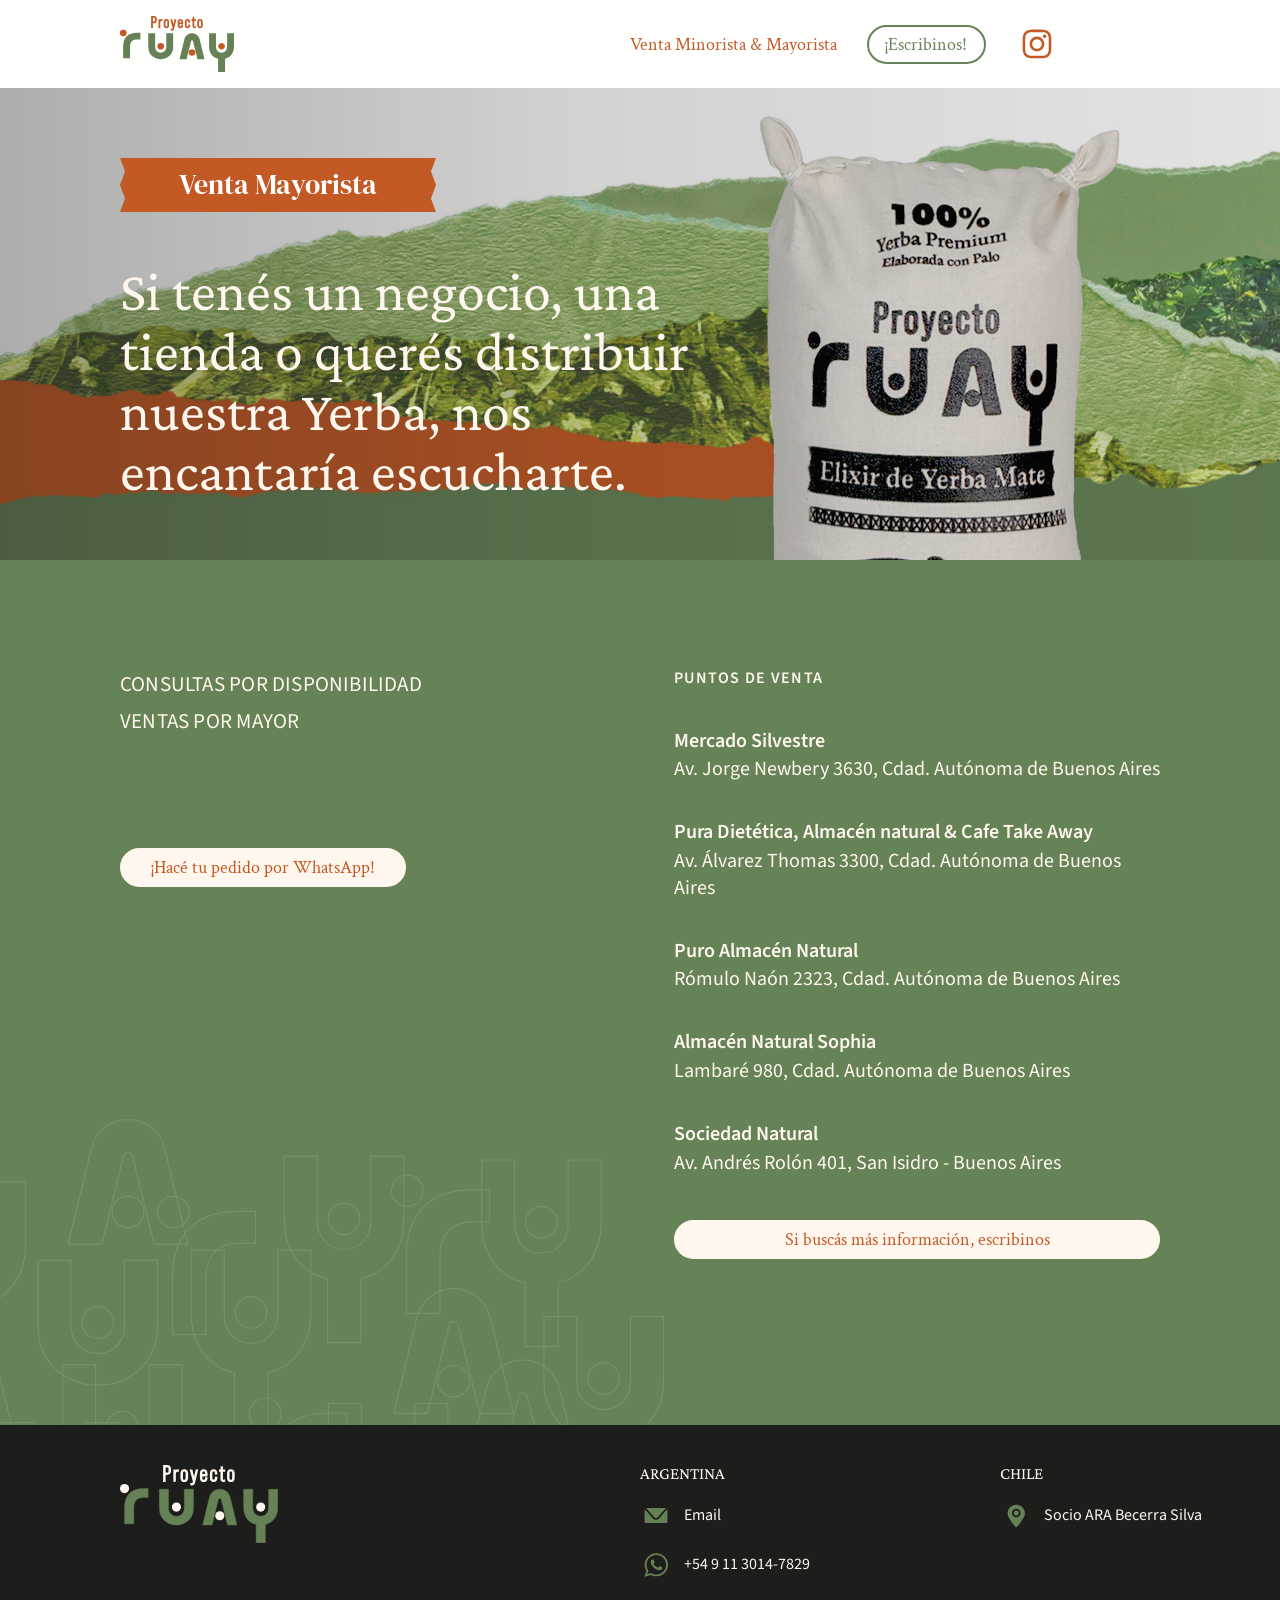
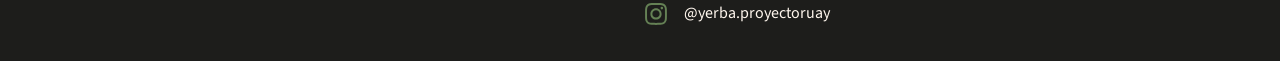
==== venta-mayorista.html @ 8670c7ad ""Finalización Landing Ruay v1 para revisión"" ====
<!DOCTYPE html>
<html lang="es">
  <head>
    <meta charset="UTF-8" />
    <meta name="viewport" content="width=device-width, initial-scale=1.0" />
    <title>Venta Mayorista | Proyecto Ruay</title>
    <meta name="description" content="Venta mayorista de Proyecto Ruay para comercios y distribuidores." />
    <link rel="preconnect" href="https://fonts.googleapis.com" />
    <link rel="preconnect" href="https://fonts.gstatic.com" crossorigin />
    <link
      href="https://fonts.googleapis.com/css2?family=Crimson+Pro:wght@400;500;600;700&family=Crimson+Text:wght@400&family=DM+Serif+Display&family=Source+Sans+3:wght@400;500;600;700&display=swap"
      rel="stylesheet"
    />
    <link rel="stylesheet" href="css/styles.css" />
  </head>
  <body>
    <header class="site-header home-header">
      <a class="brand" href="index.html" aria-label="Proyecto Ruay">
        <img src="assets/logos/logo-desktop.svg" alt="Proyecto Ruay" />
      </a>

      <nav class="home-header__nav" aria-label="Navegación principal">
        <a class="home-header__nav-link active" href="venta-mayorista.html" aria-current="page">Venta Minorista &amp; Mayorista</a>
        <a class="home-header__button" href="https://wa.me/5491130147829" target="_blank" rel="noreferrer">¡Escribinos!</a>
        <a class="home-header__instagram" href="https://www.instagram.com/" target="_blank" rel="noreferrer" aria-label="Instagram">
          <span aria-hidden="true"></span>
        </a>
      </nav>
    </header>

    <main>
      <section class="wholesale-hero" aria-label="Venta Mayorista">
        <div class="wholesale-hero__media" aria-hidden="true">
          <div class="wholesale-hero__slide wholesale-hero__slide--one"></div>
        </div>
        <div class="wholesale-hero__content">
          <div class="hero__badge wholesale-hero__badge">
            <img src="assets/images/hero-cucarda.svg" alt="" aria-hidden="true" />
            <span>Venta Mayorista</span>
          </div>
          <h1>Si tenés un negocio, una tienda o querés distribuir nuestra Yerba, nos encantaría escucharte.</h1>
        </div>
      </section>

      <section class="wholesale-content" aria-label="Venta mayorista Proyecto Ruay">
        <div class="wholesale-content__texture" aria-hidden="true"></div>
        <div class="wholesale-content__inner">
          <div class="wholesale-content__columns">
            <div class="wholesale-content__contact">
              <ul>
                <li>CONSULTAS POR DISPONIBILIDAD</li>
                <li>VENTAS POR MAYOR</li>
              </ul>
              <a class="home-header__button wholesale-content__button" href="https://wa.me/5491130147829" target="_blank" rel="noreferrer">¡Hacé tu pedido por WhatsApp!</a>
            </div>

            <div class="wholesale-content__points">
              <h3>PUNTOS DE VENTA</h3>
              <ul>
                <li>
                  <strong>Mercado Silvestre</strong>
                  <span>Av. Jorge Newbery 3630, Cdad. Autónoma de Buenos Aires</span>
                </li>
                <li>
                  <strong>Pura Dietética, Almacén natural &amp; Cafe Take Away</strong>
                  <span>Av. Álvarez Thomas 3300, Cdad. Autónoma de Buenos Aires</span>
                </li>
                <li>
                  <strong>Puro Almacén Natural</strong>
                  <span>Rómulo Naón 2323, Cdad. Autónoma de Buenos Aires</span>
                </li>
                <li>
                  <strong>Almacén Natural Sophia</strong>
                  <span>Lambaré 980, Cdad. Autónoma de Buenos Aires</span>
                </li>
                <li>
                  <strong>Sociedad Natural</strong>
                  <span>Av. Andrés Rolón 401, San Isidro - Buenos Aires</span>
                </li>
              </ul>
              <a class="home-header__button wholesale-content__wide-button" href="https://wa.me/5491130147829" target="_blank" rel="noreferrer">Si buscás más información, escribinos</a>
            </div>
          </div>
        </div>
      </section>
    </main>

    <footer class="site-footer">
      <div class="site-footer__inner">
        <a class="site-footer__brand" href="index.html" aria-label="Proyecto Ruay">
          <img src="assets/logos/logo-footer.svg" alt="Proyecto Ruay" />
        </a>

        <div class="site-footer__column">
          <h2>ARGENTINA</h2>
          <ul class="site-footer__links" aria-label="Contacto Argentina">
            <li>
              <a href="mailto:contacto@proyectoruay.com">
                <img src="assets/icons/mail.svg" alt="" aria-hidden="true" />
                <span>Email</span>
              </a>
            </li>
            <li>
              <a href="https://wa.me/5491130147829" target="_blank" rel="noreferrer">
                <img src="assets/icons/whatsapp.svg" alt="" aria-hidden="true" />
                <span>+54 9 11 3014-7829</span>
              </a>
            </li>
            <li>
              <a href="https://www.instagram.com/yerba.proyectoruay" target="_blank" rel="noreferrer">
                <img src="assets/icons/instagram.svg" alt="" aria-hidden="true" />
                <span>@yerba.proyectoruay</span>
              </a>
            </li>
          </ul>
        </div>

        <div class="site-footer__column">
          <h2>CHILE</h2>
          <ul class="site-footer__links" aria-label="Contacto Chile">
            <li>
              <span class="site-footer__item">
                <img src="assets/icons/location.svg" alt="" aria-hidden="true" />
                <span>Socio ARA Becerra Silva</span>
              </span>
            </li>
          </ul>
        </div>
      </div>
    </footer>

    <script src="js/main.js"></script>
  </body>
</html>
---- css/styles.css ----
:root {
  --ocre: #BE531C;
  --verde: #658356;
  --verde-claro: #9CAF88;
  --verde-muy-claro: #EBEFE7;
  --crema: #FFF7EE;
  --negro: #1D1D1B;
  --ruay-dotted-color: #c35924;
  --ruay-dotted-size: 2px;
  --ruay-dotted-gap: 6px;
  --ruay-dotted-thickness: 1px;
}

* {
  box-sizing: border-box;
  margin: 0;
  padding: 0;
}

html {
  scroll-behavior: smooth;
}

body {
  min-height: 100vh;
  font-family: "Source Sans 3", sans-serif;
  color: var(--negro);
  background-color: var(--crema);
  line-height: 1.5;
}

@media (prefers-reduced-motion: no-preference) {
  body::before {
    content: "";
    position: fixed;
    inset: 0;
    z-index: 9999;
    pointer-events: none;
    background: rgba(12, 12, 12, 0.28);
    opacity: 0;
    animation: ruay-page-overlay-in 520ms cubic-bezier(0.45, 0, 0.2, 1) both;
  }

  body.ruay-page-enter .home-header,
  body.ruay-page-enter main,
  body.ruay-page-enter .site-footer {
    animation: ruay-page-content-in 520ms cubic-bezier(0.45, 0, 0.2, 1) both;
  }

  body.ruay-page-leaving {
    background-color: #1d1d1b;
  }

  body.ruay-page-leaving::before {
    opacity: 0.28;
    animation: none;
    transition: opacity 400ms cubic-bezier(0.45, 0, 0.2, 1);
  }

  body.ruay-page-leaving .home-header,
  body.ruay-page-leaving main,
  body.ruay-page-leaving .site-footer {
    opacity: 0.18;
    transition: opacity 400ms cubic-bezier(0.45, 0, 0.2, 1);
  }
}

@keyframes ruay-page-overlay-in {
  from {
    opacity: 0.24;
  }

  to {
    opacity: 0;
  }
}

@keyframes ruay-page-content-in {
  from {
    opacity: 0.84;
  }

  to {
    opacity: 1;
  }
}

body.motion-ready .reveal-section,
body.motion-ready .reveal-title,
body.motion-ready .reveal-copy,
body.motion-ready .reveal-image,
body.motion-ready .reveal-button,
body.motion-ready .reveal-card,
body.motion-ready .reveal-divider {
  opacity: 0;
  transform: translate3d(0, 26px, 0);
  transition-property: opacity, transform;
  transition-duration: 820ms;
  transition-timing-function: cubic-bezier(0.16, 1, 0.3, 1);
}

body.motion-ready .reveal-section.is-visible,
body.motion-ready .is-visible .reveal-title,
body.motion-ready .is-visible .reveal-copy,
body.motion-ready .is-visible .reveal-image,
body.motion-ready .is-visible .reveal-button,
body.motion-ready .is-visible .reveal-card,
body.motion-ready .is-visible .reveal-divider {
  opacity: 1;
  transform: translate3d(0, 0, 0);
}

body.motion-ready .reveal-title {
  transform: translate3d(0, 18px, 0);
  transition-duration: 760ms;
  transition-delay: 60ms;
}

body.motion-ready .reveal-copy {
  transition-delay: 170ms;
}

body.motion-ready .reveal-image {
  transition-delay: 210ms;
}

body.motion-ready .reveal-button {
  transition-delay: 260ms;
}

body.motion-ready .heritage-section .reveal-divider {
  transform: scaleY(0);
  transform-origin: center;
  transition-delay: 80ms;
}

body.motion-ready .heritage-section.is-visible .reveal-divider {
  transform: scaleY(1);
}

body.motion-ready .heritage-section .reveal-card:nth-of-type(1) {
  transition-delay: 180ms;
}

body.motion-ready .heritage-section .reveal-card:nth-of-type(2) {
  transition-delay: 280ms;
}

body.motion-ready .heritage-section .reveal-card:nth-of-type(3) {
  transition-delay: 380ms;
}

img {
  display: block;
  max-width: 100%;
  height: auto;
}

.ruay-dots {
  --ruay-dots-color: var(--ruay-dotted-color);
  --ruay-dots-opacity: 1;
  --ruay-dots-size: var(--ruay-dotted-size);
  --ruay-dots-gap: var(--ruay-dotted-gap);
  --ruay-dots-radius: calc(var(--ruay-dots-size) / 2);
  flex: 0 0 auto;
  background-image: radial-gradient(circle, var(--ruay-dots-color) var(--ruay-dots-radius), transparent calc(var(--ruay-dots-radius) + 0.2px));
  opacity: var(--ruay-dots-opacity);
  pointer-events: none;
}

.ruay-dots--vertical {
  width: var(--ruay-dots-size);
  background-size: var(--ruay-dots-size) calc(var(--ruay-dots-size) + var(--ruay-dots-gap));
  background-repeat: repeat-y;
  background-position: center top;
}

.ruay-dots--horizontal {
  height: var(--ruay-dots-size);
  background-size: calc(var(--ruay-dots-size) + var(--ruay-dots-gap)) var(--ruay-dots-size);
  background-repeat: repeat-x;
  background-position: left center;
}

a {
  color: inherit;
  text-decoration: none;
}

header,
main,
footer {
  width: min(100%, 1200px);
  margin: 0 auto;
  padding: 0 120px;
}

.site-header {
  display: flex;
  align-items: center;
  justify-content: space-between;
  padding-top: 32px;
  padding-bottom: 32px;
  gap: 24px;
}

.home-header {
  width: 100%;
  max-width: none;
  height: 88px;
  padding: 0 120px;
  background: rgba(255, 255, 255, 0.94);
  overflow: hidden;
  position: sticky;
  top: 0;
  z-index: 20;
  transition: background-color 260ms ease, box-shadow 260ms ease;
}

.home-header.is-scrolled {
  background: rgba(255, 255, 255, 0.94);
  box-shadow: 0 8px 24px rgba(29, 29, 27, 0.08);
}

.home-header .brand img {
  width: 113.6px;
  height: 56px;
}

.home-header .brand {
  flex: 0 0 113.6px;
}

.home-header__nav {
  width: 670px;
  height: 88px;
  display: flex;
  align-items: center;
  justify-content: center;
  gap: 30px;
  padding: 16px 0 16px 37px;
  overflow: hidden;
  background: transparent;
}

.home-header__nav-link,
.home-header__button {
  font-family: "Crimson Text", "Crimson Pro", serif;
  font-size: 18px;
  font-weight: 400;
  line-height: 23px;
  white-space: nowrap;
  transition: color 240ms ease, background-color 240ms ease, border-color 240ms ease;
}

.home-header__nav-link {
  color: #1b1b1b;
}

.home-header__nav-link:hover {
  color: #658356;
}

.home-header__nav-link.active,
.home-header__nav-link[aria-current="page"] {
  color: #c35924;
}

.home-header__nav-link.active:hover,
.home-header__nav-link[aria-current="page"]:hover {
  color: #658356;
}

.home-header__button {
  width: 119px;
  height: 39px;
  display: inline-flex;
  align-items: center;
  justify-content: center;
  flex: 0 0 119px;
  padding: 0;
  background: #ffffff;
  color: #658356;
  border: 2.5px solid #658356;
  border-radius: 40px;
}

.home-header__button:hover,
.home-header__button:focus-visible,
.home-header__instagram:hover {
  opacity: 1;
  transform: none;
  box-shadow: none;
}

.home-header__button:hover,
.home-header__button:focus-visible {
  background: #658356;
  color: #fff7ee;
  border-color: #658356;
  outline: none;
}

.home-header__instagram {
  width: 42px;
  height: 42px;
  display: inline-flex;
  align-items: center;
  justify-content: center;
  flex: 0 0 auto;
}

.home-header__instagram span {
  width: 42px;
  height: 42px;
  display: block;
  background-color: #c35924;
  mask: url("../assets/icons/instagram.svg") center / contain no-repeat;
  -webkit-mask: url("../assets/icons/instagram.svg") center / contain no-repeat;
}

.home-header__instagram span,
.site-footer__links a img {
  transform-origin: center;
  transition: transform 230ms ease;
}

@media (hover: hover) and (pointer: fine) {
  .home-header__instagram:hover span,
  .site-footer__links a:hover img {
    transform: scale(1.1);
  }
}

.brand {
  display: inline-flex;
  align-items: center;
}

.brand img {
  height: 48px;
  width: auto;
}

.site-nav {
  display: flex;
  align-items: center;
  gap: 24px;
}

.site-nav a {
  position: relative;
  font-size: 1rem;
  color: var(--negro);
  font-weight: 600;
}

.site-nav a.active::after {
  content: "";
  position: absolute;
  left: 0;
  bottom: -6px;
  width: 100%;
  height: 2px;
  background-color: var(--ocre);
}

.header-actions {
  display: flex;
  align-items: center;
  gap: 16px;
}

.button {
  display: inline-flex;
  align-items: center;
  justify-content: center;
  border: 2.5px solid transparent;
  border-radius: 999px;
  padding: 12px 24px;
  font-weight: 600;
  transition: color 240ms ease, background-color 240ms ease, border-color 240ms ease;
}

.button:hover {
  transform: none;
  box-shadow: none;
}

.button-secondary {
  background-color: var(--verde-muy-claro);
  color: var(--negro);
}

.button-primary {
  border: 2.5px solid transparent;
  background-color: #c35924;
  color: #fff7ee;
}

.button-primary:hover {
  border-color: #c35924;
  background-color: transparent;
  color: #c35924;
}

.icon-link {
  display: inline-flex;
  align-items: center;
  justify-content: center;
  width: 44px;
  height: 44px;
  border-radius: 50%;
  background-color: var(--verde-muy-claro);
}

.icon-instagram {
  width: 20px;
  height: 20px;
  display: block;
  background: linear-gradient(45deg, #405de6, #5851db, #833ab4, #c13584, #e1306c, #fd1d1d);
  border-radius: 6px;
  position: relative;
}

.icon-instagram::before {
  content: "";
  position: absolute;
  inset: 4px;
  border: 2px solid white;
  border-radius: 5px;
}

.icon-instagram::after {
  content: "";
  position: absolute;
  inset: 0;
  margin: auto;
  width: 7px;
  height: 7px;
  border: 2px solid white;
  border-radius: 50%;
}

.hero {
  position: relative;
  width: 100vw;
  height: 583px;
  margin-top: -1px;
  margin-left: calc(50% - 50vw);
  overflow: hidden;
  padding: 0;
  background: #52664e;
}

.hero__image {
  position: absolute;
  left: 0;
  top: -62px;
  width: 100%;
  height: 710px;
  max-width: none;
  object-fit: cover;
  object-position: center center;
  pointer-events: none;
  transform: translate3d(0, var(--hero-parallax-y, 0px), 0) scale(1.05);
  transform-origin: center center;
  will-change: transform;
}

.hero__texture {
  position: absolute;
  right: -520px;
  top: -70px;
  z-index: 1;
  width: 1120px;
  height: calc(100% + 140px);
  background: var(--crema);
  opacity: 0.3;
  pointer-events: none;
  display: block;
  mask: url("../assets/images/texturas/textura-letras.svg") center / auto 100% no-repeat;
  mask-mode: alpha;
  -webkit-mask: url("../assets/images/texturas/textura-letras.svg") center / auto 100% no-repeat;
  -webkit-mask-repeat: no-repeat;
}

.hero__frame {
  position: absolute;
  z-index: 2;
  left: 120px;
  top: 68px;
  width: calc(100% - 240px);
  height: 411px;
  display: flex;
  align-items: flex-start;
  gap: 80px;
  overflow: hidden;
}

.hero__content {
  width: 674px;
  height: 411px;
  display: flex;
  flex-direction: column;
  align-items: flex-start;
  gap: 24px;
  overflow: hidden;
}

.hero__badge {
  position: relative;
  z-index: 0;
  width: 397px;
  height: 54px;
  flex: 0 0 54px;
  overflow: hidden;
  font-family: "DM Serif Display", serif;
  font-size: 30px;
  font-weight: 400;
  line-height: normal;
  color: #ffffff;
  text-align: center;
  white-space: nowrap;
  letter-spacing: 0;
  text-transform: none;
}

.hero__badge img {
  position: absolute;
  left: 0;
  top: 0;
  width: 316px;
  height: 54px;
  max-width: none;
}

.hero__badge span {
  position: absolute;
  z-index: 1;
  left: -11px;
  top: 7.79px;
  width: 337.09px;
  height: 37.03px;
  display: flex;
  align-items: center;
  justify-content: center;
}

.hero h1 {
  font-family: "Crimson Pro", serif;
  width: 588px;
  height: 224px;
  margin: 0;
  color: #ffffff;
  font-size: 50px;
  font-weight: 400;
  line-height: 1.05;
  letter-spacing: 0;
}

.hero__actions {
  width: 438px;
  height: 78px;
  display: flex;
  align-items: flex-end;
  justify-content: flex-start;
  gap: 24px;
  overflow: hidden;
  padding: 20px 0;
}

.hero__button {
  width: 233px;
  height: 39px;
  display: inline-flex;
  align-items: center;
  justify-content: center;
  flex: 0 0 233px;
  padding: 0;
  border: 2.5px solid transparent;
  border-radius: 40px;
  background: #c35924;
  color: #fff7ee;
  font-family: "Crimson Text", "Crimson Pro", serif;
  font-size: 18px;
  font-weight: 400;
  line-height: normal;
  text-align: center;
  white-space: nowrap;
  transition: color 240ms ease, background-color 240ms ease, border-color 240ms ease;
}

.hero__button:hover {
  opacity: 1;
  transform: none;
  box-shadow: none;
  border-color: #c35924;
  background: transparent;
  color: #c35924;
}

.info-section {
  padding: 24px 0 48px;
}

.about-section {
  width: 100vw;
  margin-left: calc(50% - 50vw);
  display: flex;
  align-items: flex-start;
  justify-content: center;
  padding: 78px 120px 78px;
  overflow: hidden;
  background: #ffffff;
}

.about-section__content {
  width: min(1084px, 100%);
  display: flex;
  flex-direction: column;
  align-items: center;
  text-align: center;
}

.about-section__eyebrow,
.section-heading__eyebrow {
  margin-bottom: 16px;
  color: var(--verde);
  font-size: 0.95rem;
  font-weight: 600;
  letter-spacing: 0.04em;
  text-transform: uppercase;
}

.about-section__eyebrow {
  margin-bottom: 24px;
  color: #1b1b1b;
  font-size: 16px;
  line-height: 1;
  letter-spacing: 0.08em;
}

.about-section h2,
.section-heading h2,
.contact-panel h2 {
  margin-bottom: 16px;
  font-family: "Crimson Pro", serif;
  font-size: clamp(1.8rem, 3vw, 2.6rem);
  line-height: 1.2;
  color: var(--negro);
}

.about-section h2 {
  width: min(760px, 100%);
  height: auto;
  margin: 0 0 38px;
  font-size: 50px;
  font-weight: 400;
  line-height: normal;
  color: #1b1b1b;
  white-space: nowrap;
}

.section-description {
  font-family: "Source Sans 3", sans-serif;
  font-size: 21.25px;
  font-weight: 400;
  line-height: 1.38;
  letter-spacing: 0;
  font-style: normal;
}

.about-section__text {
  width: min(1020px, 100%);
  color: #1b1b1b;
}

.about-section__text p {
  margin: 0;
}

.about-section__text p + p {
  margin-top: 38px;
  color: #c35924;
}

.photo-block {
  width: 100vw;
  height: 588px;
  margin-left: calc(50% - 50vw);
  padding: 0;
  overflow: hidden;
  background: #c5b79b;
}

.photo-block__frame {
  position: relative;
  width: 100%;
  height: 588px;
  overflow: hidden;
}

.photo-block__frame img {
  position: absolute;
  left: -8%;
  top: -255px;
  width: 132%;
  height: 1420px;
  max-width: none;
  object-fit: cover;
  object-position: center center;
  animation: ruay-image-pingpong 22s ease-in-out infinite alternate;
  transform-origin: center center;
  will-change: transform;
}

@keyframes ruay-image-pingpong {
  0% {
    transform: translate3d(0, var(--photo-parallax-y, 0px), 0) scale(1);
  }

  100% {
    transform: translate3d(-1.5%, var(--photo-parallax-y, 0px), 0) scale(1.03);
  }
}

@media (prefers-reduced-motion: reduce) {
  html {
    scroll-behavior: auto;
  }

  *,
  *::before,
  *::after {
    transition-duration: 0.01ms !important;
    animation-duration: 0.01ms !important;
    animation-iteration-count: 1 !important;
  }

  .photo-block__frame img,
  .image-band__slide,
  .ceremony-carousel__slide,
  .wholesale-hero__slide {
    animation: none;
  }

  .image-band__slide,
  .ceremony-carousel__slide,
  .wholesale-hero__slide {
    opacity: 0;
  }

  .image-band__slide--one,
  .ceremony-carousel__slide--one,
  .wholesale-hero__slide--one {
    opacity: 1;
  }
}

.products-section {
  --products-texture-bg: #f5f3e8 url("../assets/images/texturas/textura-fondo.jpg") center top / cover repeat;
  width: 100vw;
  margin-left: calc(50% - 50vw);
  padding: 0;
  overflow: hidden;
  background-color: #f5f3e8;
}

.products-intro {
  position: relative;
  z-index: 0;
  width: min(1084px, calc(100% - 240px));
  height: auto;
  margin: 0 auto;
  padding: 78px 0 78px;
}

.products-intro::before {
  content: "";
  position: absolute;
  inset: 0 calc(50% - 50vw);
  z-index: -1;
  background: var(--products-texture-bg);
}

.products-intro h2 {
  width: min(760px, 100%);
  height: auto;
  margin: 0 0 38px;
  color: #1b1b1b;
  font-family: "Crimson Pro", serif;
  font-size: 50px;
  font-weight: 400;
  line-height: normal;
  white-space: nowrap;
}

.products-intro .about-section__text {
  width: min(1020px, 100%);
}

.product-block {
  width: 100%;
  padding: 0 120px 80px;
}

.product-block--light {
  background: var(--products-texture-bg);
}

.product-block--green {
  padding-top: 80px;
  background: #d5e0cd url("../assets/images/texturas/textura-fondo1.jpg") center top / cover repeat;
}

.product-block--leaf {
  padding-top: 68px;
  background: #9caf88 url("../assets/images/texturas/textura-fondo2.jpg") center center / cover repeat;
}

.product-card {
  width: min(1147px, 100%);
  height: 511px;
  margin: 0 auto;
  display: grid;
  grid-template-columns: 1fr 1fr;
  overflow: hidden;
  background: transparent;
}

.product-card__image {
  width: 100%;
  height: 511px;
  overflow: hidden;
  perspective: 1000px;
}

.product-card__image img {
  --product-rotate-x: 0.7deg;
  --product-rotate-y: 2deg;
  --product-scale: 1.012;
  width: 100%;
  height: 100%;
  max-width: none;
  object-fit: cover;
  object-position: center center;
  transform-origin: center center;
  backface-visibility: hidden;
  transform-style: preserve-3d;
}

@keyframes ruay-product-camera {
  0%,
  100% {
    transform: rotateX(calc(var(--product-rotate-x) * -1)) rotateY(calc(var(--product-rotate-y) * -1)) scale(1);
  }

  50% {
    transform: rotateX(var(--product-rotate-x)) rotateY(var(--product-rotate-y)) scale(var(--product-scale));
  }
}

@media (min-width: 1025px) and (prefers-reduced-motion: no-preference) {
  .product-card__image img {
    animation: ruay-product-camera 15s ease-in-out infinite;
  }

  .product-card__image:hover img {
    --product-rotate-x: 1deg;
    --product-rotate-y: 3deg;
    --product-scale: 1.018;
  }

  .product-block:nth-of-type(3) .product-card__image img {
    animation-delay: -5s;
  }

  .product-block:nth-of-type(4) .product-card__image img {
    animation-delay: -10s;
  }
}

@media (max-width: 1024px) and (prefers-reduced-motion: no-preference) {
  .product-card__image img {
    --product-rotate-x: 0.45deg;
    --product-rotate-y: 1.5deg;
    --product-scale: 1.008;
    animation: ruay-product-camera 17s ease-in-out infinite;
  }

  .product-block:nth-of-type(3) .product-card__image img {
    animation-delay: -5s;
  }

  .product-block:nth-of-type(4) .product-card__image img {
    animation-delay: -10s;
  }
}

.product-card__content {
  height: 511px;
  padding: 46px 52px 50px 55px;
  display: grid;
  grid-template-rows: 96px 190px 104px 39px;
  align-content: start;
  background: #fff7ee url("../assets/images/texturas/textura-algodon7.jpg") center center / cover no-repeat;
  color: #1b1b1b;
}

.product-card h3 {
  margin: 0;
  color: #1b1b1b;
  font-family: "Crimson Pro", serif;
  font-size: 50px;
  font-weight: 400;
  line-height: 1.05;
  white-space: nowrap;
}

.product-card__features {
  display: flex;
  flex-direction: column;
  gap: 16px;
  margin: 0;
  padding: 0;
  list-style: none;
}

.product-card__features li {
  display: flex;
  align-items: center;
  gap: 15px;
  color: #1b1b1b;
  font-family: "Source Sans 3", sans-serif;
  font-size: 20px;
  font-weight: 400;
  line-height: 1.2;
}

.product-card__features img {
  width: 31px;
  height: 31px;
  flex: 0 0 31px;
  object-fit: contain;
}

.product-card p {
  width: 460px;
  max-width: 100%;
  margin: 0;
  color: #1b1b1b;
  font-family: "Source Sans 3", sans-serif;
  font-size: 20px;
  font-weight: 400;
  line-height: 1.35;
}

.product-card__button {
  width: 220px;
  height: 39px;
  padding: 0;
  border-radius: 40px;
  font-family: "Crimson Text", "Crimson Pro", serif;
  font-size: 18px;
  font-weight: 400;
  line-height: normal;
  white-space: nowrap;
}

.try-section {
  width: 100vw;
  height: 311px;
  margin-left: calc(50% - 50vw);
  display: flex;
  align-items: center;
  justify-content: center;
  overflow: hidden;
  background: #f5f3e8 url("../assets/images/texturas/textura-fondo.jpg") center center / cover repeat;
}

.try-section__content {
  width: min(1084px, calc(100% - 240px));
  text-align: center;
}

.try-section h2 {
  margin: 0 0 34px;
  color: #1b1b1b;
  font-family: "Crimson Pro", serif;
  font-size: 50px;
  font-weight: 400;
  line-height: 1;
  letter-spacing: 0;
}

.try-section p {
  margin: 0 0 42px;
  color: #1b1b1b;
}

.try-section__actions {
  display: flex;
  justify-content: center;
  gap: 20px;
}

.try-section__button {
  width: auto;
  min-width: 119px;
  flex: 0 0 auto;
  padding: 0 24px;
  background: transparent;
}

.ceremony-section {
  position: relative;
  width: 100vw;
  min-height: 640px;
  margin-left: calc(50% - 50vw);
  display: grid;
  grid-template-columns: 1fr 1fr;
  overflow: hidden;
  background: #c95b24;
  color: #fff7ee;
}

.ceremony-section__dots {
  position: absolute;
  right: calc(50% + 66px);
  left: auto;
  width: min(488px, calc(50% - 180px));
  transform: none;
  --ruay-dots-color: #fff7ee;
  --ruay-dots-opacity: 0.9;
  z-index: 2;
}

.ceremony-section__dots--top {
  top: 38px;
}

.ceremony-section__dots--bottom {
  bottom: 38px;
}

.ceremony-section__content {
  width: min(488px, calc(100% - 180px));
  margin-left: auto;
  margin-right: 66px;
  align-self: center;
  text-align: left;
}

.ceremony-section__eyebrow {
  margin: 0 0 22px;
  color: #fff7ee;
  font-family: "Source Sans 3", sans-serif;
  font-size: 16px;
  font-weight: 600;
  line-height: 1;
  letter-spacing: 0.08em;
  text-transform: uppercase;
}

.ceremony-section h2 {
  margin: 0 0 28px;
  color: #fff7ee;
  font-family: "Crimson Pro", serif;
  font-size: 50px;
  font-weight: 400;
  line-height: 1.08;
  letter-spacing: 0;
}

.ceremony-section__badge {
  width: 372px;
  height: 54px;
  flex-basis: 54px;
  margin: 0 0 24px;
  font-size: 24px;
  color: var(--crema);
}

.ceremony-section__badge img {
  display: none;
}

.ceremony-section__badge::before {
  content: "";
  position: absolute;
  inset: 0;
  background: var(--verde-claro);
  mask: url("../assets/images/hero-cucarda.svg") center / 100% 100% no-repeat;
  -webkit-mask: url("../assets/images/hero-cucarda.svg") center / 100% 100% no-repeat;
}

.ceremony-section__badge span {
  left: 0;
  top: 4px;
  width: 100%;
  height: 44px;
  padding: 3px 25px;
}

.ceremony-section__text {
  width: min(440px, 100%);
  margin: 0 0 42px;
  color: #fff7ee;
}

.ceremony-section__button {
  width: 337px;
  flex-basis: 337px;
  border-color: #fff7ee;
  background: #fff7ee;
  color: #658356;
}

@media (hover: hover) and (pointer: fine) {
  .ceremony-section__button:hover {
    border-color: #fff7ee;
    background: transparent;
    color: #fff7ee;
  }
}

.ceremony-carousel {
  position: relative;
  width: 100%;
  height: 640px;
  overflow: hidden;
}

.ceremony-carousel__slide {
  position: absolute;
  inset: 0;
  width: 100%;
  height: 100%;
  max-width: none;
  object-fit: cover;
  object-position: center center;
  opacity: 0;
  transition: opacity 1600ms ease-in-out;
}

.ceremony-carousel__slide.is-active,
.ceremony-carousel:not(.ceremony-carousel--ready) .ceremony-carousel__slide--one {
  opacity: 1;
}

.heritage-section {
  position: relative;
  width: 100vw;
  height: 302px;
  margin-left: calc(50% - 50vw);
  display: flex;
  align-items: center;
  justify-content: center;
  padding: 50px 120px;
  overflow: hidden;
  background: #ffffff;
}

.heritage-leaves {
  display: none;
}

.heritage-section__inner {
  position: relative;
  z-index: 1;
  width: min(100%, 1008px);
  height: 201px;
  display: grid;
  grid-template-columns: 296px var(--ruay-dotted-size) 296px var(--ruay-dotted-size) 296px;
  align-items: center;
  justify-content: center;
  column-gap: 30px;
  overflow: visible;
}

.heritage-leaf {
  position: absolute;
  top: 0;
  left: 0;
  width: var(--leaf-size, 42px);
  height: auto;
  max-width: none;
  opacity: 0.35;
  transform-origin: center;
  animation: ruay-leaf-fall var(--leaf-duration, 24s) linear infinite;
  animation-delay: var(--leaf-delay, 0s);
  will-change: transform;
}

.heritage-leaf:nth-child(1) {
  --leaf-x: 12vw;
  --leaf-drift: 3vw;
  --leaf-size: 39px;
  --leaf-duration: 24s;
  --leaf-delay: -7s;
  --leaf-rotate: 36deg;
}

.heritage-leaf:nth-child(2) {
  --leaf-x: 31vw;
  --leaf-drift: -2vw;
  --leaf-size: 44px;
  --leaf-duration: 28s;
  --leaf-delay: -18s;
  --leaf-rotate: -42deg;
}

.heritage-leaf:nth-child(3) {
  --leaf-x: 52vw;
  --leaf-drift: 2.5vw;
  --leaf-size: 36px;
  --leaf-duration: 26s;
  --leaf-delay: -11s;
  --leaf-rotate: 30deg;
}

.heritage-leaf:nth-child(4) {
  --leaf-x: 71vw;
  --leaf-drift: -3vw;
  --leaf-size: 47px;
  --leaf-duration: 30s;
  --leaf-delay: -23s;
  --leaf-rotate: -34deg;
}

.heritage-leaf:nth-child(5) {
  --leaf-x: 86vw;
  --leaf-drift: 1.5vw;
  --leaf-size: 41px;
  --leaf-duration: 27s;
  --leaf-delay: -4s;
  --leaf-rotate: 40deg;
}

@keyframes ruay-leaf-fall {
  0% {
    transform: translate3d(var(--leaf-x), -80px, 0) rotate(0deg) scale(var(--leaf-scale, 1));
  }

  50% {
    transform: translate3d(calc(var(--leaf-x) + (var(--leaf-drift) * 0.5)), 150px, 0) rotate(calc(var(--leaf-rotate) * 0.55)) scale(var(--leaf-scale, 1));
  }

  100% {
    transform: translate3d(calc(var(--leaf-x) + var(--leaf-drift)), 390px, 0) rotate(var(--leaf-rotate)) scale(var(--leaf-scale, 1));
  }
}

@media (min-width: 1025px) and (prefers-reduced-motion: no-preference) {
  .heritage-leaves {
    position: absolute;
    inset: 0;
    z-index: 0;
    display: block;
    overflow: hidden;
    pointer-events: none;
  }
}

.heritage-card {
  position: relative;
  z-index: 1;
  width: 296px;
  height: 201px;
  padding: 10px 40px;
  display: flex;
  flex-direction: column;
  align-items: center;
  justify-content: center;
  gap: 10px;
  overflow: hidden;
  text-align: center;
}

.heritage-card__eyebrow {
  margin-bottom: 12px;
  color: var(--verde);
  font-size: 0.9rem;
  font-weight: 600;
  letter-spacing: 0.04em;
  text-transform: uppercase;
}

.heritage-card h3 {
  font-family: "Crimson Pro", serif;
  font-size: 32px;
  font-weight: 400;
  line-height: normal;
  color: #658155;
  margin: 0;
}

.heritage-card p {
  width: 258px;
  margin: 0;
  font-family: "Source Sans 3", sans-serif;
  font-size: 18px;
  font-weight: 400;
  line-height: normal;
  color: #1b1b1b;
}

.heritage-divider {
  position: relative;
  z-index: 1;
  width: var(--ruay-dotted-size);
  height: 148px;
  align-self: center;
}

.elixir-section {
  position: relative;
  width: 100vw;
  height: 800px;
  margin-left: calc(50% - 50vw);
  overflow: hidden;
  background: #658155;
  color: #fff7ee;
}

.elixir-section__heading {
  position: absolute;
  left: 50%;
  top: 80px;
  z-index: 1;
  width: min(1084px, calc(100% - 240px));
  height: 142px;
  transform: translateX(-50%);
  display: flex;
  flex-direction: column;
  align-items: center;
  gap: 42px;
  padding: 0 10px 10px;
  overflow: hidden;
  text-align: center;
}

.elixir-section__heading h2 {
  width: 519px;
  height: 48px;
  margin: 0;
  color: #fff7ee;
  font-family: "Crimson Pro", serif;
  font-size: 50px;
  font-weight: 400;
  line-height: normal;
  letter-spacing: 0;
}

.elixir-section__eyebrow {
  width: auto;
  margin: 0;
  color: #fff7ee;
  font-family: "Source Sans 3", sans-serif;
  font-size: 16px;
  font-weight: 600;
  line-height: 1;
  letter-spacing: 0.08em;
  text-transform: uppercase;
}

.elixir-section__heading p:not(.elixir-section__eyebrow) {
  width: min(1020px, 100%);
  margin: 0;
  color: #fff7ee;
}

.elixir-section__items {
  position: absolute;
  left: 50%;
  top: 265px;
  z-index: 1;
  width: min(1441px, 100%);
  height: 307px;
  transform: translateX(-50%);
  display: flex;
  align-items: center;
  justify-content: center;
  gap: 30px;
  padding: 31px 120px 27px;
  overflow: hidden;
}

.elixir-feature {
  width: 296px;
  height: 317px;
  display: grid;
  flex: 0 0 296px;
  grid-template-rows: 158px 62px auto;
  align-content: center;
  justify-items: center;
  row-gap: 6px;
  padding: 10px 40px;
  overflow: hidden;
  text-align: center;
}

.elixir-feature__icon {
  display: block;
  flex: 0 0 auto;
  align-self: end;
  max-width: none;
  object-fit: contain;
}

.elixir-feature__icon--authentic {
  width: 152px;
  height: 152px;
}

.elixir-feature__icon--agro {
  width: 163px;
  height: 150px;
  object-fit: cover;
  object-position: center;
}

.elixir-feature__icon--drying {
  width: 134px;
  height: 134px;
}

.elixir-feature__icon--aging {
  width: 158px;
  height: 158px;
}

.elixir-feature h3 {
  width: 258px;
  height: 62px;
  margin: 0;
  display: flex;
  align-items: center;
  justify-content: center;
  color: #ffffff;
  font-family: "Crimson Pro", serif;
  font-size: 29px;
  font-weight: 400;
  line-height: normal;
  letter-spacing: 0;
}

.elixir-feature p {
  width: 258px;
  margin: 0;
  color: #ffffff;
  font-family: "Source Sans 3", sans-serif;
  font-size: 18px;
  font-weight: 400;
  line-height: normal;
  letter-spacing: 0;
}

.elixir-feature:nth-child(4) p {
  width: 268px;
}

.elixir-section__divider {
  position: absolute;
  left: 50%;
  top: 615px;
  z-index: 1;
  width: min(1274px, calc(100% - 240px));
  transform: translateX(-50%);
  --ruay-dots-color: #fff7ee;
  --ruay-dots-opacity: 0.9;
}

.elixir-section__actions {
  position: absolute;
  left: 50%;
  top: 668px;
  z-index: 1;
  width: 438px;
  height: 84px;
  transform: translateX(-50%);
  display: flex;
  align-items: center;
  justify-content: center;
  padding: 50px 0;
  overflow: hidden;
}

.elixir-section__button {
  width: 233px;
  height: 39px;
  padding: 0;
  border: 2.5px solid #fff7ee;
  border-radius: 40px;
  background: #fff7ee;
  color: #c35924;
  font-family: "Crimson Text", "Crimson Pro", serif;
  font-size: 18px;
  font-weight: 400;
  line-height: normal;
  text-align: center;
  white-space: nowrap;
}

.elixir-section__button:hover {
  border-color: #fff7ee;
  background: transparent;
  color: #fff7ee;
}

.home-header__button,
.hero__button,
.button {
  transform: translateY(0) scale(1);
  transition: color 240ms ease-out, background-color 240ms ease-out, border-color 240ms ease-out, transform 240ms ease-out, box-shadow 240ms ease-out;
}

body.motion-ready .is-visible .reveal-button {
  transition-property: opacity, transform, color, background-color, border-color, box-shadow;
  transition-duration: 240ms;
  transition-timing-function: ease-out;
  transition-delay: 0ms;
}

.home-header__button:hover,
.hero__button:hover,
.button:hover,
body.motion-ready .is-visible .reveal-button:hover {
  transform: translateY(-2px) scale(1.01);
  box-shadow: 0 5px 10px rgba(29, 29, 27, 0.08);
}

.home-header__button:active,
.hero__button:active,
.button:active,
body.motion-ready .is-visible .reveal-button:active {
  transform: translateY(1px) scale(0.99);
  box-shadow: 0 2px 6px rgba(29, 29, 27, 0.08);
}

.home-header__button:focus-visible,
.hero__button:focus-visible,
.button:focus-visible {
  outline: 2px solid currentColor;
  outline-offset: 3px;
}

.image-band {
  position: relative;
  width: 100vw;
  height: 540px;
  margin-left: calc(50% - 50vw);
  overflow: hidden;
  background: #658155;
}

.image-band__texture {
  position: absolute;
  z-index: 3;
  width: 1120px;
  height: calc(100% + 140px);
  background: var(--crema);
  opacity: 0.5;
  pointer-events: none;
  display: block;
  mask: url("../assets/images/texturas/textura-letras.svg") center / auto 100% no-repeat;
  mask-mode: alpha;
  -webkit-mask: url("../assets/images/texturas/textura-letras.svg") center / auto 100% no-repeat;
  -webkit-mask-repeat: no-repeat;
}

.image-band__texture--right {
  right: -520px;
  top: -70px;
}

.image-band__slide {
  position: absolute;
  inset: 0;
  width: 100%;
  height: 100%;
  max-width: none;
  object-fit: cover;
  object-position: center center;
  opacity: 0;
  transition: opacity 2000ms ease-in-out;
}

.image-band__slide.is-active,
.image-band:not(.image-band--ready) .image-band__slide--one {
  opacity: 1;
}

.origin-section {
  width: 100vw;
  height: 520px;
  margin-left: calc(50% - 50vw);
  display: flex;
  align-items: stretch;
  overflow: hidden;
  background: #9caf88;
}

.origin-section__media {
  position: relative;
  width: 50%;
  height: 100%;
  flex: 0 0 50%;
  overflow: hidden;
}

.origin-section__media img {
  width: 100%;
  height: 100%;
  max-width: none;
  object-fit: cover;
  object-position: right center;
}

.origin-section__content {
  width: 50%;
  display: flex;
  flex-direction: column;
  justify-content: center;
  padding-left: 70px;
  padding-right: 120px;
  padding-bottom: 34px;
  color: #ffffff;
}

.origin-section__content h2 {
  width: min(760px, 100%);
  height: auto;
  margin: 0 0 38px;
  color: #5b764d;
  font-family: "Crimson Pro", serif;
  font-size: 50px;
  font-weight: 400;
  line-height: normal;
  letter-spacing: 0;
  white-space: nowrap;
}

.origin-section__eyebrow {
  width: auto;
  max-width: 100%;
  margin: 0 0 24px;
  color: #5b764d;
  font-family: "Source Sans 3", sans-serif;
  font-size: 16px;
  font-weight: 600;
  line-height: 1;
  letter-spacing: 0.08em;
  text-transform: uppercase;
}

.origin-section__content p:not(.origin-section__eyebrow) {
  width: 620px;
  max-width: 100%;
  margin: 0;
  color: #ffffff;
}

.origin-section__content strong {
  font-weight: 700;
}

.wholesale-hero {
  position: relative;
  width: 100vw;
  min-height: 426px;
  margin-left: calc(50% - 50vw);
  overflow: hidden;
  background: #f8f8f6;
  color: #fff7ee;
}

.wholesale-hero__content {
  position: relative;
  z-index: 4;
  width: min(620px, calc(100% - 240px));
  padding: 70px 0 58px;
  margin-left: 120px;
  text-align: left;
}

.wholesale-hero__badge {
  position: relative;
  width: 316px;
  height: 54px;
  margin: 0 0 50px;
  flex-basis: 54px;
  font-size: 28px;
}

.wholesale-hero__badge img {
  display: none;
  width: 316px;
  height: 54px;
}

.wholesale-hero__badge::before {
  content: "";
  position: absolute;
  inset: 0;
  z-index: 0;
  background: #c35924;
  mask: url("../assets/images/hero-cucarda.svg") center / 100% 100% no-repeat;
  -webkit-mask: url("../assets/images/hero-cucarda.svg") center / 100% 100% no-repeat;
}

.wholesale-hero__badge span {
  left: 0;
  top: 7px;
  width: 316px;
  height: 38px;
}

.wholesale-hero h1 {
  width: min(590px, 100%);
  margin: 0;
  color: #fff7ee;
  font-family: "Crimson Pro", serif;
  font-size: 56px;
  font-weight: 400;
  line-height: 1.07;
  letter-spacing: 0;
}

.wholesale-hero__lead {
  width: min(640px, 100%);
  margin: 0 0 34px;
  color: #fff7ee;
  font-weight: 700;
}

.wholesale-hero__button {
  width: 233px;
  flex-basis: 233px;
}

.wholesale-hero__media {
  position: absolute;
  inset: 0;
  width: 100%;
  height: 100%;
  overflow: hidden;
  background: #f8f8f6 url("../assets/images/paquetes.jpg") center center / cover no-repeat;
}

.wholesale-hero__media::after {
  content: "";
  position: absolute;
  inset: 0;
  z-index: 3;
  pointer-events: none;
  background: linear-gradient(90deg, rgba(29, 29, 27, 0.36) 0%, rgba(29, 29, 27, 0.2) 45%, rgba(29, 29, 27, 0.12) 100%);
}

.wholesale-hero__slide {
  position: absolute;
  inset: -14px 0;
  width: 100%;
  height: calc(100% + 28px);
  max-width: none;
  background-image: url("../assets/images/hero-venta.jpg");
  background-position: center center;
  background-repeat: no-repeat;
  background-size: cover;
  opacity: 0;
  transform: translate3d(0, var(--wholesale-hero-parallax-y, 0px), 0);
  transition: opacity 1800ms ease-in-out;
  will-change: transform;
}

.wholesale-hero__slide.is-active,
.wholesale-hero__media:not(.wholesale-hero__media--ready) .wholesale-hero__slide--one {
  opacity: 1;
}

.wholesale-content {
  position: relative;
  width: 100vw;
  min-height: 865px;
  margin-left: calc(50% - 50vw);
  padding: 110px 120px 128px;
  overflow: hidden;
  background: #658356;
  color: #fff7ee;
}

.wholesale-content__inner {
  position: relative;
  z-index: 1;
  width: min(1084px, 100%);
  margin: 0 auto;
}

.wholesale-content__texture {
  position: absolute;
  left: -118px;
  bottom: -198px;
  z-index: 0;
  width: min(62vw, 1040px);
  aspect-ratio: 451.8 / 289.6;
  background: var(--verde-claro);
  opacity: 0.35;
  pointer-events: none;
  display: block;
  mask: url("../assets/images/texturas/textura-letras.svg") center / contain no-repeat;
  mask-mode: alpha;
  -webkit-mask: url("../assets/images/texturas/textura-letras.svg") center / contain no-repeat;
  -webkit-mask-repeat: no-repeat;
}

.wholesale-content h2 {
  width: min(1084px, 100%);
  margin: 0 0 94px;
  color: #fff7ee;
  font-family: "Crimson Pro", serif;
  font-size: 35px;
  font-weight: 600;
  line-height: 1.16;
  letter-spacing: 0;
}

.wholesale-content__columns {
  display: grid;
  grid-template-columns: 1fr 1fr;
  column-gap: 92px;
  align-items: start;
}

.wholesale-content__contact,
.wholesale-content__points {
  color: #fff7ee;
  font-family: "Source Sans 3", sans-serif;
  font-size: 21px;
  font-weight: 600;
  line-height: 1.38;
}

.wholesale-content__contact p {
  margin: 0 0 44px;
}

.wholesale-content__contact ul,
.wholesale-content__points ul {
  margin: 0;
  padding: 0;
  list-style: none;
}

.wholesale-content__contact ul {
  display: grid;
  gap: 8px;
  margin-bottom: 112px;
}

.wholesale-content__contact li {
  font-weight: 400;
  letter-spacing: 0.01em;
}

.wholesale-content__points h3 {
  margin: 0 0 42px;
  color: #fff7ee;
  font-family: "Source Sans 3", sans-serif;
  font-size: 16px;
  font-weight: 600;
  line-height: 1;
  letter-spacing: 0.08em;
  text-transform: uppercase;
}

.wholesale-content__points ul {
  display: grid;
  gap: 36px;
  margin-bottom: 44px;
}

.wholesale-content__points li {
  display: grid;
  gap: 2px;
}

.wholesale-content__points strong,
.wholesale-content__points span {
  color: #fff7ee;
  font-family: "Source Sans 3", sans-serif;
  font-size: 20px;
  line-height: 1.34;
}

.wholesale-content__points strong {
  font-weight: 600;
}

.wholesale-content__points span {
  font-weight: 400;
}

.wholesale-content__button,
.wholesale-content__wide-button {
  height: 39px;
  padding: 0;
  border-color: #fff7ee;
  border-radius: 40px;
  background: #fff7ee;
  color: #c35924;
  font-family: "Crimson Text", "Crimson Pro", serif;
  font-size: 18px;
  font-weight: 400;
  line-height: normal;
}

.wholesale-content__button {
  width: 286px;
  flex-basis: 286px;
}

.wholesale-content__wide-button {
  width: 486px;
  max-width: 100%;
  display: inline-flex;
  align-items: center;
  justify-content: center;
}

.wholesale-content__button:hover,
.wholesale-content__button:focus-visible,
.wholesale-content__wide-button:hover,
.wholesale-content__wide-button:focus-visible {
  border-color: #fff7ee;
  background: transparent;
  color: #fff7ee;
}

.info-grid {
  display: grid;
  grid-template-columns: repeat(3, minmax(0, 1fr));
  gap: 20px;
}

.info-card {
  padding: 24px;
  border-radius: 24px;
  background-color: var(--verde-muy-claro);
}

.info-card h3 {
  margin-bottom: 8px;
  font-family: "Crimson Pro", serif;
  font-size: 1.3rem;
}

.info-card p {
  color: var(--negro);
  opacity: 0.82;
}

.contact-panel {
  display: flex;
  justify-content: space-between;
  align-items: center;
  gap: 20px;
  padding: 32px;
  border-radius: 32px;
  background-color: var(--negro);
  color: white;
  margin-bottom: 40px;
}

.contact-panel .section-heading__eyebrow {
  color: var(--verde-claro);
}

.contact-panel h2 {
  color: white;
  margin-bottom: 0;
}

.site-footer {
  width: 100vw;
  min-height: 236px;
  margin-left: calc(50% - 50vw);
  padding: 40px 120px 36px;
  overflow: visible;
  background: #1d1d1b;
  color: #fff7ee;
}

.site-footer.reveal-section {
  opacity: 1;
  transform: none;
  transition: none;
}

.site-footer__inner {
  width: min(1084px, 100%);
  margin: 0 auto;
  position: relative;
  display: grid;
  grid-template-columns: 260px;
  align-items: start;
}

.site-footer__column {
  position: absolute;
  top: 0;
}

.site-footer__column:nth-of-type(1) {
  left: 50%;
  width: 220px;
}

.site-footer__column:nth-of-type(2) {
  left: calc(50% + 360px);
  width: 320px;
}

.site-footer__brand {
  display: block;
  width: 158px;
}

.site-footer__brand img {
  width: 100%;
  height: auto;
}

.site-footer__column h2 {
  margin: 0 0 18px;
  color: #fff7ee;
  font-family: "Crimson Pro", serif;
  font-size: 17px;
  font-weight: 400;
  line-height: 1;
  letter-spacing: 0;
}

.site-footer__links {
  margin: 0;
  padding: 0;
  display: grid;
  gap: 10px;
  list-style: none;
}

.site-footer__links a,
.site-footer__item {
  display: inline-flex;
  align-items: center;
  gap: 12px;
  color: #fff7ee;
  font-family: "Source Sans 3", sans-serif;
  font-size: 16px;
  font-weight: 400;
  line-height: 1.15;
}

.site-footer__links img {
  width: 32px;
  height: 32px;
  flex: 0 0 32px;
  object-fit: contain;
}

@media (max-width: 1024px) {
  header,
  main,
  footer {
    padding: 0 80px;
  }

  .home-header {
    padding: 0 80px;
  }

  .site-footer {
    padding: 40px 80px 36px;
  }

  .site-footer__inner {
    grid-template-columns: 220px 200px 280px;
    column-gap: 42px;
  }

  .site-footer__column {
    position: static;
    width: auto;
  }

  .site-footer__brand {
    width: 190px;
  }

  .wholesale-hero__content {
    width: calc(100% - 112px);
    margin-left: 80px;
    margin-right: 0;
  }

  .wholesale-hero h1 {
    font-size: 50px;
  }

  .wholesale-content {
    padding: 86px 80px 104px;
  }

  .wholesale-content__texture {
    left: -104px;
    bottom: -150px;
    width: min(64vw, 860px);
  }

  .wholesale-content h2 {
    margin-bottom: 78px;
    font-size: 34px;
  }

  .wholesale-content__columns {
    column-gap: 54px;
  }

  .wholesale-content__contact,
  .wholesale-content__points {
    font-size: 19px;
  }

  .wholesale-content__points strong,
  .wholesale-content__points span {
    font-size: 18px;
  }

  .hero {
    height: 583px;
    padding: 0;
  }

  .hero__frame {
    left: 80px;
    width: calc(100% - 160px);
  }

  .hero__texture {
    right: -470px;
  }

  .hero__content {
    width: min(674px, 100%);
  }

  .info-grid {
    grid-template-columns: repeat(2, minmax(0, 1fr));
  }

  .products-intro {
    width: calc(100% - 160px);
  }

  .product-block {
    padding-left: 80px;
    padding-right: 80px;
  }

  .product-card h3 {
    font-size: 44px;
  }

  .product-card__content {
    padding-left: 44px;
    padding-right: 44px;
  }

  .product-card__features li,
  .product-card p {
    font-size: 18px;
  }

  .try-section__content {
    width: calc(100% - 160px);
  }

  .ceremony-section__content {
    width: calc(100% - 112px);
    margin-right: 48px;
  }

  .ceremony-section__dots {
    right: calc(50% + 48px);
    width: calc(50% - 112px);
  }

  .ceremony-section h2 {
    font-size: 44px;
  }

  .ceremony-section__button {
    width: 337px;
    flex-basis: 337px;
  }

  .about-section {
    padding-left: 80px;
    padding-right: 80px;
  }

  .heritage-section {
    padding-left: 80px;
    padding-right: 80px;
  }

  .elixir-section {
    height: auto;
    padding: 57px 80px 54px;
  }

  .elixir-section__heading,
  .elixir-section__items,
  .elixir-section__divider,
  .elixir-section__actions {
    position: relative;
    left: auto;
    top: auto;
    width: 100%;
    height: auto;
    transform: none;
  }

  .elixir-section__heading {
    padding: 0 0 10px;
  }

  .elixir-section__items {
    flex-wrap: wrap;
    padding: 23px 0 27px;
  }

  .elixir-section__divider {
    width: 100%;
    margin: 8px auto 0;
  }

  .elixir-section__actions {
    width: 438px;
    max-width: 100%;
    margin: 0 auto;
    padding: 20px 0 0;
  }

  .image-band {
    height: 420px;
  }

  .origin-section {
    height: 520px;
  }

  .origin-section__media {
    width: 50%;
    height: 100%;
    flex-basis: 50%;
  }

  .origin-section__content {
    width: 50%;
    padding-left: 50px;
    padding-right: 80px;
  }

  .origin-section__content h2 {
    font-size: 44px;
  }

  .origin-section__content p {
    width: 100%;
  }

  .section-description {
    font-size: 19px;
    line-height: 1.4;
  }
}

@media (max-width: 768px) {
  header,
  main,
  footer {
    padding: 0 24px;
  }

  .home-header {
    height: 88px;
    padding: 0 24px;
    flex-wrap: nowrap;
  }

  .home-header .brand img {
    width: 92px;
    height: auto;
  }

  .home-header__nav {
    width: auto;
    flex: 0 1 auto;
    gap: 14px;
    padding-left: 0;
  }

  .home-header__nav-link {
    display: none;
  }

  .site-header {
    flex-wrap: wrap;
    padding-top: 24px;
    padding-bottom: 24px;
  }

  .home-header {
    flex-wrap: nowrap;
    padding-top: 0;
    padding-bottom: 0;
  }

  .site-nav {
    order: 3;
    width: 100%;
    justify-content: space-between;
  }

  .header-actions {
    margin-left: auto;
  }

  .wholesale-hero {
    min-height: 432px;
  }

  .wholesale-hero__content {
    width: 100%;
    margin: 0;
    padding: 74px 24px 62px;
  }

  .wholesale-hero__badge {
    width: 316px;
    max-width: 100%;
    font-size: 26px;
  }

  .wholesale-hero h1 {
    width: 100%;
    font-size: 42px;
    line-height: 1.06;
    margin-bottom: 34px;
  }

  .wholesale-hero__lead {
    width: 100%;
  }

  .wholesale-hero__media {
    height: 100%;
  }

  .wholesale-hero__slide {
    background-position: center center;
  }

  .wholesale-content {
    min-height: 0;
    padding: 58px 24px 70px;
  }

  .wholesale-content__texture {
    left: -92px;
    bottom: -88px;
    width: 470px;
  }

  .wholesale-content h2 {
    margin-bottom: 48px;
    font-size: 42px;
    line-height: 1.08;
  }

  .wholesale-content__columns {
    grid-template-columns: 1fr;
    gap: 54px;
  }

  .wholesale-content__contact,
  .wholesale-content__points {
    font-size: 18px;
  }

  .wholesale-content__contact p {
    margin-bottom: 30px;
  }

  .wholesale-content__contact ul {
    margin-bottom: 38px;
  }

  .wholesale-content__points h3 {
    margin-bottom: 28px;
    font-size: 16px;
  }

  .wholesale-content__points ul {
    gap: 26px;
    margin-bottom: 34px;
  }

  .wholesale-content__points strong,
  .wholesale-content__points span {
    font-size: 17px;
  }

  .hero {
    height: 583px;
    padding: 0;
  }

  .hero__frame {
    left: 24px;
    top: 68px;
    width: calc(100% - 48px);
  }

  .hero__texture {
    right: -310px;
    top: -45px;
    width: 620px;
    height: calc(100% + 90px);
  }

  .hero__content {
    width: 100%;
  }

  .hero__badge {
    width: 316px;
    max-width: 100%;
    font-size: 26px;
    padding-right: 0;
  }

  .hero h1 {
    width: min(588px, 100%);
    font-size: 42px;
  }

  .hero__actions {
    width: 100%;
  }

  .about-section {
    height: auto;
    min-height: 350px;
    padding: 38px 24px 32px;
  }

  .about-section h2 {
    width: 100%;
    height: auto;
    font-size: 42px;
    white-space: normal;
  }

  .photo-block {
    height: 360px;
    padding: 0;
  }

  .photo-block__frame {
    height: 360px;
  }

  .photo-block__frame img {
    left: -52%;
    top: -136px;
    width: 204%;
    height: 704px;
    animation-duration: 24s;
  }

  .info-grid {
    grid-template-columns: 1fr;
  }

  .products-intro {
    width: calc(100% - 48px);
    height: auto;
    margin: 0 auto;
    padding: 38px 0 32px;
    text-align: center;
  }

  .products-intro h2 {
    width: 100%;
    height: auto;
    font-size: 42px;
    white-space: normal;
  }

  .product-block {
    padding: 0 24px 54px;
  }

  .product-block--green,
  .product-block--leaf {
    padding-top: 54px;
  }

  .product-card {
    height: auto;
    grid-template-columns: 1fr;
  }

  .product-card__image {
    height: auto;
  }

  .product-card__image img {
    height: auto;
    object-fit: contain;
  }

  .product-card__content {
    height: auto;
    padding: 34px 28px 36px;
    display: block;
  }

  .product-card h3 {
    margin-bottom: 30px;
    font-size: 38px;
    white-space: normal;
  }

  .product-card__features {
    gap: 13px;
    margin-bottom: 28px;
  }

  .product-card__features li,
  .product-card p {
    font-size: 18px;
  }

  .product-card__button {
    margin-top: 28px;
  }

  .try-section {
    height: auto;
    padding: 58px 24px;
  }

  .try-section__content {
    width: 100%;
  }

  .try-section h2 {
    margin-bottom: 26px;
    font-size: 42px;
    line-height: 1.05;
  }

  .try-section p {
    margin-bottom: 34px;
  }

  .try-section__actions {
    flex-direction: column;
    align-items: center;
    gap: 14px;
  }

  .ceremony-section {
    height: auto;
    grid-template-columns: 1fr;
  }

  .ceremony-section__dots {
    right: auto;
    left: 50%;
    width: 120%;
    transform: translateX(-50%);
  }

  .ceremony-section__dots--top {
    top: 21px;
  }

  .ceremony-section__dots--bottom {
    bottom: 21px;
  }

  .ceremony-section__content {
    width: 100%;
    margin: 0;
    padding: 76px 24px 58px;
  }

  .ceremony-section__eyebrow {
    margin-bottom: 18px;
  }

  .ceremony-section h2 {
    margin-bottom: 28px;
    font-size: 42px;
    line-height: 1.08;
  }

  .ceremony-section__badge {
    width: 316px;
    max-width: 100%;
    margin-bottom: 24px;
    font-size: 24px;
  }

  .ceremony-section__text {
    margin-bottom: 34px;
  }

  .ceremony-section__button {
    width: min(337px, 100%);
    flex-basis: auto;
    font-size: 16px;
  }

  .ceremony-carousel {
    height: 390px;
  }

  .heritage-section {
    height: auto;
    padding: 28px 24px;
  }

  .heritage-section__inner {
    width: 100%;
    height: auto;
    display: flex;
    flex-direction: column;
    gap: 12px;
  }

  .heritage-divider {
    width: 148px;
    height: var(--ruay-dotted-size);
    background-size: calc(var(--ruay-dotted-size) + var(--ruay-dotted-gap)) var(--ruay-dotted-size);
    background-repeat: repeat-x;
    background-position: left center;
  }

  body.motion-ready .heritage-section .reveal-divider {
    transform: scaleX(0);
  }

  body.motion-ready .heritage-section.is-visible .reveal-divider {
    transform: scaleX(1);
  }

  .heritage-card {
    width: 296px;
    height: auto;
    min-height: 180px;
    padding: 10px 24px;
  }

  .elixir-section {
    padding: 46px 24px 44px;
  }

  .elixir-section__heading {
    gap: 22px;
  }

  .elixir-section__heading h2 {
    width: 100%;
    height: auto;
    font-size: 42px;
  }

  .elixir-section__items {
    gap: 18px;
    padding: 30px 0 26px;
  }

  .elixir-feature {
    width: 296px;
    height: auto;
    min-height: 292px;
    padding: 10px 24px;
  }

  .elixir-feature p,
  .elixir-feature:nth-child(4) p {
    width: 258px;
  }

  .image-band {
    height: 320px;
  }

  .image-band__texture {
    width: 620px;
    height: calc(100% + 90px);
  }

  .image-band__texture--right {
    right: -310px;
    top: -45px;
  }

  .origin-section {
    height: auto;
    flex-direction: column;
  }

  .origin-section__media {
    width: 100%;
    height: 260px;
    flex: 0 0 260px;
  }

  .origin-section__media img {
    object-position: right center;
  }

  .origin-section__content {
    width: 100%;
    padding: 36px 24px 40px;
    text-align: left;
  }

  .origin-section__content h2 {
    width: 100%;
    height: auto;
    font-size: 38px;
    white-space: normal;
  }

  .origin-section__content p {
    width: 100%;
  }

  .origin-section__content br {
    display: none;
  }

  .section-description {
    font-size: 18px;
    line-height: 1.4;
  }

  .contact-panel {
    flex-direction: column;
    align-items: flex-start;
  }

  .site-footer {
    min-height: 0;
    padding: 34px 24px 36px;
  }

  .site-footer__inner {
    grid-template-columns: 1fr;
    row-gap: 30px;
  }

  .site-footer__brand {
    width: 178px;
  }

  .site-footer__column h2 {
    margin-bottom: 14px;
  }

  .site-footer__links {
    gap: 9px;
  }
}
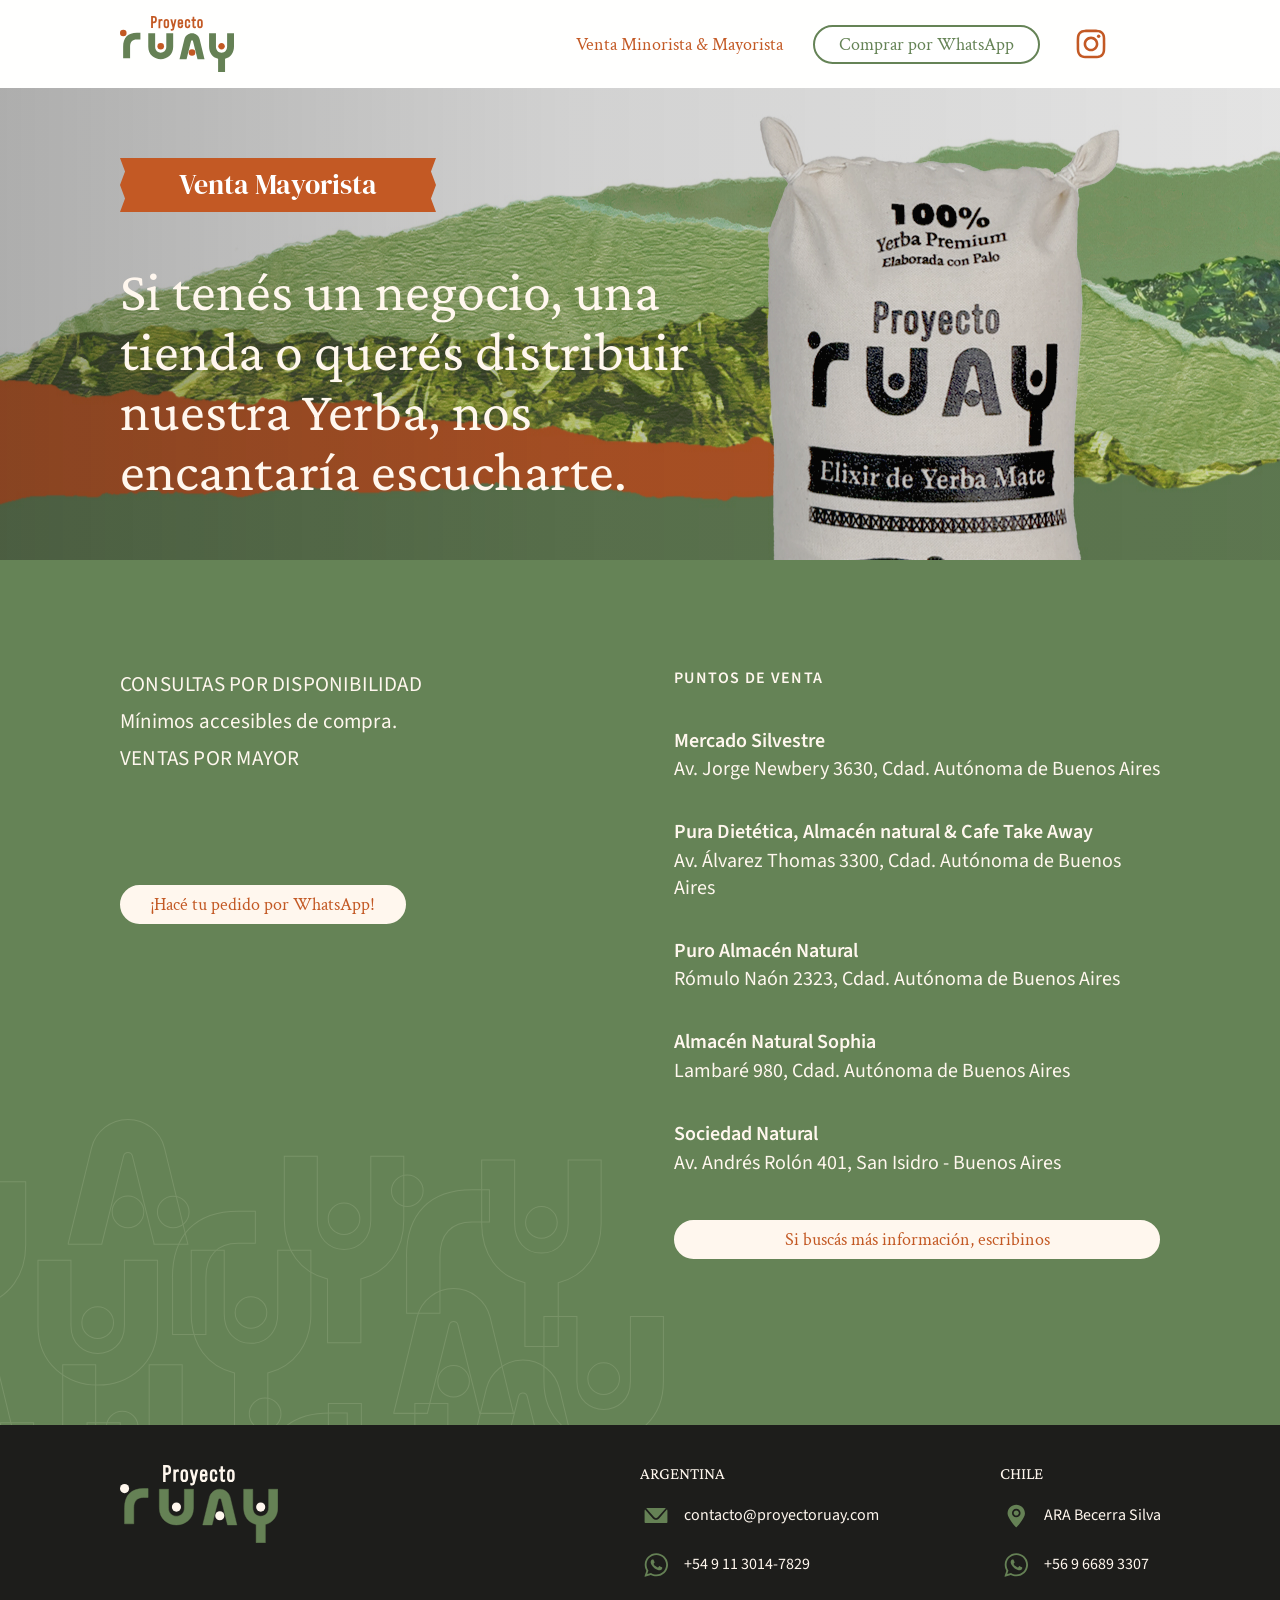
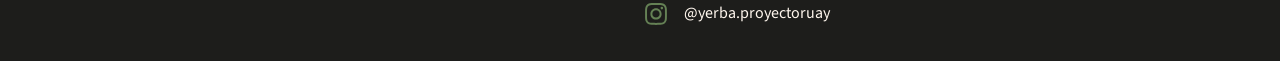
==== commit a4d4e5b0: "actuliazar correcienos de textos" ====
--- a/venta-mayorista.html
+++ b/venta-mayorista.html
@@ -11,7 +11,7 @@
       href="https://fonts.googleapis.com/css2?family=Crimson+Pro:wght@400;500;600;700&family=Crimson+Text:wght@400&family=DM+Serif+Display&family=Source+Sans+3:wght@400;500;600;700&display=swap"
       rel="stylesheet"
     />
-    <link rel="stylesheet" href="css/styles.css" />
+    <link rel="stylesheet" href="css/styles.css?v=15" />
   </head>
   <body>
     <header class="site-header home-header">
@@ -21,11 +21,20 @@
 
       <nav class="home-header__nav" aria-label="Navegación principal">
         <a class="home-header__nav-link active" href="venta-mayorista.html" aria-current="page">Venta Minorista &amp; Mayorista</a>
-        <a class="home-header__button" href="https://wa.me/5491130147829" target="_blank" rel="noreferrer">¡Escribinos!</a>
+        <a class="home-header__button" href="https://wa.me/5491130147829" target="_blank" rel="noreferrer">Comprar por WhatsApp</a>
         <a class="home-header__instagram" href="https://www.instagram.com/" target="_blank" rel="noreferrer" aria-label="Instagram">
           <span aria-hidden="true"></span>
         </a>
+        <button class="home-header__menu-toggle" type="button" aria-label="Abrir menú" aria-expanded="false" aria-controls="mobile-menu">
+          <span aria-hidden="true"></span>
+        </button>
       </nav>
+      <div class="mobile-menu" id="mobile-menu" aria-hidden="true">
+        <a href="index.html">Inicio</a>
+        <a href="venta-mayorista.html" aria-current="page">Venta Mayorista</a>
+        <div class="mobile-menu__separator ruay-dots ruay-dots--horizontal" aria-hidden="true"></div>
+        <a href="https://wa.me/5491130147829" target="_blank" rel="noreferrer">Comprar por WhatsApp</a>
+      </div>
     </header>
 
     <main>
@@ -49,6 +58,7 @@
             <div class="wholesale-content__contact">
               <ul>
                 <li>CONSULTAS POR DISPONIBILIDAD</li>
+                <li>Mínimos accesibles de compra.</li>
                 <li>VENTAS POR MAYOR</li>
               </ul>
               <a class="home-header__button wholesale-content__button" href="https://wa.me/5491130147829" target="_blank" rel="noreferrer">¡Hacé tu pedido por WhatsApp!</a>
@@ -97,7 +107,7 @@
             <li>
               <a href="mailto:contacto@proyectoruay.com">
                 <img src="assets/icons/mail.svg" alt="" aria-hidden="true" />
-                <span>Email</span>
+                <span>contacto@proyectoruay.com</span>
               </a>
             </li>
             <li>
@@ -121,7 +131,13 @@
             <li>
               <span class="site-footer__item">
                 <img src="assets/icons/location.svg" alt="" aria-hidden="true" />
-                <span>Socio ARA Becerra Silva</span>
+                <span>ARA Becerra Silva</span>
+              </span>
+            </li>
+            <li>
+              <span class="site-footer__item">
+                <img src="assets/icons/whatsapp.svg" alt="" aria-hidden="true" />
+                <span>+56 9 6689 3307</span>
               </span>
             </li>
           </ul>
--- a/css/styles.css
+++ b/css/styles.css
@@ -272,13 +272,14 @@
 }
 
 .home-header__button {
-  width: 119px;
+  width: auto;
+  min-width: 119px;
   height: 39px;
   display: inline-flex;
   align-items: center;
   justify-content: center;
-  flex: 0 0 119px;
-  padding: 0;
+  flex: 0 0 auto;
+  padding: 0 24px;
   background: #ffffff;
   color: #658356;
   border: 2.5px solid #658356;
@@ -323,6 +324,17 @@
 .site-footer__links a img {
   transform-origin: center;
   transition: transform 230ms ease;
+}
+
+.home-header__menu-toggle,
+.mobile-menu {
+  display: none;
+}
+
+body.mobile-menu-open {
+  overflow: hidden;
+  overscroll-behavior: none;
+  touch-action: none;
 }
 
 @media (hover: hover) and (pointer: fine) {
@@ -785,7 +797,7 @@
 }
 
 .products-intro h2 {
-  width: min(760px, 100%);
+  width: min(1020px, 100%);
   height: auto;
   margin: 0 0 38px;
   color: #1b1b1b;
@@ -793,11 +805,20 @@
   font-size: 50px;
   font-weight: 400;
   line-height: normal;
-  white-space: nowrap;
+  white-space: normal;
 }
 
 .products-intro .about-section__text {
   width: min(1020px, 100%);
+}
+
+.products-intro__button {
+  width: auto;
+  min-width: 119px;
+  flex: 0 0 auto;
+  margin-top: 34px;
+  padding: 0 24px;
+  background: transparent;
 }
 
 .product-block {
@@ -821,7 +842,7 @@
 
 .product-card {
   width: min(1147px, 100%);
-  height: 511px;
+  height: 531px;
   margin: 0 auto;
   display: grid;
   grid-template-columns: 1fr 1fr;
@@ -831,7 +852,7 @@
 
 .product-card__image {
   width: 100%;
-  height: 511px;
+  height: 531px;
   overflow: hidden;
   perspective: 1000px;
 }
@@ -899,10 +920,10 @@
 }
 
 .product-card__content {
-  height: 511px;
-  padding: 46px 52px 50px 55px;
+  height: 531px;
+  padding: 46px 52px 56px 55px;
   display: grid;
-  grid-template-rows: 96px 190px 104px 39px;
+  grid-template-rows: 96px 190px 118px 39px;
   align-content: start;
   background: #fff7ee url("../assets/images/texturas/textura-algodon7.jpg") center center / cover no-repeat;
   color: #1b1b1b;
@@ -1464,7 +1485,7 @@
 .elixir-section__divider {
   position: absolute;
   left: 50%;
-  top: 615px;
+  top: 636px;
   z-index: 1;
   width: min(1274px, calc(100% - 240px));
   transform: translateX(-50%);
@@ -2165,6 +2186,32 @@
   .product-block {
     padding-left: 80px;
     padding-right: 80px;
+    overflow: visible;
+  }
+
+  .products-section,
+  .product-card {
+    height: auto;
+    overflow: visible;
+  }
+
+  .product-card {
+    min-height: 531px;
+    align-items: stretch;
+  }
+
+  .product-card__image,
+  .product-card__content {
+    height: auto;
+    min-height: 531px;
+  }
+
+  .product-card__image img {
+    height: 100%;
+  }
+
+  .product-card__content {
+    grid-template-rows: minmax(96px, auto) minmax(190px, auto) auto 39px;
   }
 
   .product-card h3 {
@@ -2278,6 +2325,9 @@
 
   .origin-section__content p {
     width: 100%;
+    white-space: normal;
+    word-break: normal;
+    overflow-wrap: normal;
   }
 
   .section-description {
@@ -2297,6 +2347,7 @@
     height: 88px;
     padding: 0 24px;
     flex-wrap: nowrap;
+    overflow: visible;
   }
 
   .home-header .brand img {
@@ -2309,10 +2360,139 @@
     flex: 0 1 auto;
     gap: 14px;
     padding-left: 0;
-  }
-
-  .home-header__nav-link {
+    overflow: visible;
+  }
+
+  .home-header__nav-link,
+  .home-header__nav > .home-header__button,
+  .home-header__nav > .home-header__instagram {
     display: none;
+  }
+
+  .home-header__menu-toggle {
+    width: 42px;
+    height: 42px;
+    display: inline-flex;
+    align-items: center;
+    justify-content: center;
+    flex: 0 0 42px;
+    padding: 0;
+    color: #658356;
+    background: transparent;
+    border: 2.5px solid #658356;
+    border-radius: 50%;
+    cursor: pointer;
+    transition:
+      color 240ms ease-out,
+      background-color 240ms ease-out,
+      border-color 240ms ease-out,
+      transform 240ms ease-out,
+      box-shadow 240ms ease-out;
+  }
+
+  .home-header__menu-toggle span,
+  .home-header__menu-toggle span::before,
+  .home-header__menu-toggle span::after {
+    width: 18px;
+    height: 2px;
+    display: block;
+    background: currentColor;
+    border-radius: 999px;
+    transition:
+      transform 240ms ease-out,
+      background-color 240ms ease-out;
+  }
+
+  .home-header__menu-toggle span {
+    position: relative;
+  }
+
+  .home-header__menu-toggle span::before,
+  .home-header__menu-toggle span::after {
+    content: "";
+    position: absolute;
+    left: 0;
+  }
+
+  .home-header__menu-toggle span::before {
+    top: -6px;
+  }
+
+  .home-header__menu-toggle span::after {
+    top: 6px;
+  }
+
+  .home-header__menu-toggle[aria-expanded="true"] {
+    color: #fff7ee;
+    background: #658356;
+    border-color: #658356;
+  }
+
+  .home-header__menu-toggle[aria-expanded="true"] span {
+    background: transparent;
+  }
+
+  .home-header__menu-toggle[aria-expanded="true"] span::before {
+    transform: translateY(6px) rotate(45deg);
+  }
+
+  .home-header__menu-toggle[aria-expanded="true"] span::after {
+    transform: translateY(-6px) rotate(-45deg);
+  }
+
+  .mobile-menu {
+    position: fixed;
+    top: 88px;
+    right: 24px;
+    left: 24px;
+    z-index: 30;
+    display: grid;
+    padding: 18px 0;
+    overflow: hidden;
+    background: rgba(255, 247, 238, 0.97);
+    border: 1px solid rgba(101, 131, 86, 0.22);
+    border-radius: 8px;
+    box-shadow: 0 18px 36px rgba(29, 29, 27, 0.12);
+    opacity: 0;
+    pointer-events: none;
+    transform: translate3d(0, -10px, 0);
+    transition:
+      opacity 240ms ease-out,
+      transform 240ms ease-out;
+  }
+
+  .mobile-menu.is-open {
+    opacity: 1;
+    pointer-events: auto;
+    transform: translate3d(0, 0, 0);
+  }
+
+  .mobile-menu a {
+    padding: 13px 22px;
+    color: #1d1d1b;
+    font-family: "Crimson Text", "Crimson Pro", serif;
+    font-size: 22px;
+    font-weight: 400;
+    line-height: 1.1;
+    text-align: left;
+    transition: color 220ms ease-out;
+  }
+
+  .mobile-menu a:hover,
+  .mobile-menu a:focus-visible {
+    color: #658356;
+    outline: none;
+  }
+
+  .mobile-menu a[aria-current="page"] {
+    color: #c35924;
+  }
+
+  .mobile-menu__separator {
+    --ruay-dots-color: #1d1d1b;
+    --ruay-dots-opacity: 1;
+    width: calc(100% - 44px);
+    margin: 18px 22px 14px;
   }
 
   .site-header {
@@ -2369,7 +2549,10 @@
   }
 
   .wholesale-hero__slide {
+    inset: 0;
+    height: 100%;
     background-position: center center;
+    background-size: auto 100%;
   }
 
   .wholesale-content {
@@ -2427,6 +2610,15 @@
     padding: 0;
   }
 
+  .hero::after {
+    content: "";
+    position: absolute;
+    inset: 0;
+    z-index: 1;
+    pointer-events: none;
+    background: rgba(29, 29, 27, 0.18);
+  }
+
   .hero__frame {
     left: 24px;
     top: 68px;
@@ -2434,10 +2626,14 @@
   }
 
   .hero__texture {
-    right: -310px;
-    top: -45px;
-    width: 620px;
-    height: calc(100% + 90px);
+    display: none;
+  }
+
+  .hero__image {
+    top: -8px;
+    height: calc(100% + 16px);
+    object-position: center center;
+    transform: translate3d(0, var(--hero-parallax-y, 0px), 0) scale(1);
   }
 
   .hero__content {
@@ -2496,10 +2692,38 @@
 
   .products-intro {
     width: calc(100% - 48px);
+    max-width: 1084px;
     height: auto;
     margin: 0 auto;
     padding: 38px 0 32px;
     text-align: center;
+  }
+
+  .products-section {
+    width: 100vw;
+    max-width: 100vw;
+    height: auto;
+    min-height: 0;
+    max-height: none;
+    margin-left: calc(50% - 50vw);
+    margin-right: 0;
+    overflow: visible;
+    transform: none;
+    clip-path: none;
+  }
+
+  body.motion-ready .products-section.reveal-section,
+  body.motion-ready .products-section .reveal-title,
+  body.motion-ready .products-section .reveal-copy,
+  body.motion-ready .products-section .reveal-image,
+  body.motion-ready .products-section .reveal-button,
+  body.motion-ready .products-section .reveal-card {
+    opacity: 1;
+    transform: none;
+  }
+
+  .products-intro::before {
+    inset: 0;
   }
 
   .products-intro h2 {
@@ -2510,7 +2734,15 @@
   }
 
   .product-block {
+    width: 100%;
+    max-width: 100%;
     padding: 0 24px 54px;
+    height: auto;
+    min-height: 0;
+    max-height: none;
+    overflow: visible;
+    transform: none;
+    clip-path: none;
   }
 
   .product-block--green,
@@ -2519,29 +2751,53 @@
   }
 
   .product-card {
+    width: 100%;
+    max-width: 100%;
     height: auto;
+    min-height: 0;
+    max-height: none;
     grid-template-columns: 1fr;
+    overflow: visible;
+    transform: none;
+    clip-path: none;
   }
 
   .product-card__image {
+    width: 100%;
+    max-width: 100%;
     height: auto;
+    min-height: 0;
+    max-height: none;
   }
 
   .product-card__image img {
+    width: 100%;
+    max-width: 100%;
     height: auto;
+    max-height: none;
     object-fit: contain;
+    animation: none;
+    transform: none;
   }
 
   .product-card__content {
+    width: 100%;
+    max-width: 100%;
     height: auto;
+    min-height: 0;
+    max-height: none;
     padding: 34px 28px 36px;
     display: block;
+    overflow: visible;
+    transform: none;
+    clip-path: none;
   }
 
   .product-card h3 {
     margin-bottom: 30px;
     font-size: 38px;
     white-space: normal;
+    overflow-wrap: break-word;
   }
 
   .product-card__features {
@@ -2551,10 +2807,15 @@
 
   .product-card__features li,
   .product-card p {
+    width: 100%;
+    max-width: 100%;
+    min-width: 0;
     font-size: 18px;
+    overflow-wrap: break-word;
   }
 
   .product-card__button {
+    max-width: 100%;
     margin-top: 28px;
   }
 
@@ -2789,3 +3050,177 @@
     gap: 9px;
   }
 }
+
+@media (max-width: 1024px) {
+  .home-header {
+    overflow: visible;
+    z-index: 1002;
+  }
+
+  .home-header__nav {
+    width: auto;
+    flex: 0 1 auto;
+    justify-content: flex-end;
+    gap: 14px;
+    padding-left: 0;
+    overflow: visible;
+  }
+
+  .home-header__nav-link,
+  .home-header__nav > .home-header__button,
+  .home-header__nav > .home-header__instagram {
+    display: none;
+  }
+
+  .home-header__menu-toggle {
+    width: 42px;
+    height: 42px;
+    display: inline-flex;
+    align-items: center;
+    justify-content: center;
+    flex: 0 0 42px;
+    padding: 0;
+    color: #658356;
+    background: transparent;
+    border: 2.5px solid #658356;
+    border-radius: 50%;
+    cursor: pointer;
+    transform-origin: center;
+    transition:
+      color 240ms ease-out,
+      background-color 240ms ease-out,
+      border-color 240ms ease-out,
+      transform 240ms ease-out,
+      box-shadow 240ms ease-out;
+  }
+
+  .home-header__menu-toggle span,
+  .home-header__menu-toggle span::before,
+  .home-header__menu-toggle span::after {
+    width: 18px;
+    height: 2px;
+    display: block;
+    background: currentColor;
+    border-radius: 999px;
+    transition:
+      transform 240ms ease-out,
+      background-color 240ms ease-out;
+  }
+
+  .home-header__menu-toggle span {
+    position: relative;
+  }
+
+  .home-header__menu-toggle span::before,
+  .home-header__menu-toggle span::after {
+    content: "";
+    position: absolute;
+    left: 0;
+  }
+
+  .home-header__menu-toggle span::before {
+    top: -6px;
+  }
+
+  .home-header__menu-toggle span::after {
+    top: 6px;
+  }
+
+  .home-header__menu-toggle[aria-expanded="true"] {
+    color: #fff7ee;
+    background: #658356;
+    border-color: #658356;
+  }
+
+  .home-header__menu-toggle[aria-expanded="true"] span {
+    background: transparent;
+  }
+
+  .home-header__menu-toggle[aria-expanded="true"] span::before {
+    transform: translateY(6px) rotate(45deg);
+  }
+
+  .home-header__menu-toggle[aria-expanded="true"] span::after {
+    transform: translateY(-6px) rotate(-45deg);
+  }
+
+  .mobile-menu {
+    position: fixed;
+    top: 88px;
+    right: 0;
+    left: auto;
+    z-index: 1001;
+    display: grid;
+    width: clamp(242px, 50vw, 360px);
+    max-height: calc(100vh - 88px);
+    max-height: calc(100dvh - 88px);
+    padding: 18px 24px calc(18px + env(safe-area-inset-bottom, 0px));
+    padding-right: max(24px, env(safe-area-inset-right, 0px));
+    padding-left: max(24px, env(safe-area-inset-left, 0px));
+    overflow-x: hidden;
+    overflow-y: auto;
+    -webkit-overflow-scrolling: touch;
+    overscroll-behavior: contain;
+    background: #ffffff;
+    border: 0;
+    border-radius: 0;
+    box-shadow: none;
+    opacity: 0;
+    pointer-events: none;
+    transform: translate3d(0, -16px, 0);
+    transition:
+      opacity 240ms ease-out,
+      transform 240ms ease-out;
+  }
+
+  .mobile-menu.is-open {
+    opacity: 1;
+    pointer-events: auto;
+    transform: translate3d(0, 0, 0);
+  }
+
+  .mobile-menu a {
+    padding: 13px 0;
+    color: #1d1d1b;
+    font-family: "Crimson Text", "Crimson Pro", serif;
+    font-size: 22px;
+    font-weight: 400;
+    line-height: 1.1;
+    text-align: left;
+    transition: color 220ms ease-out;
+  }
+
+  .mobile-menu a:hover,
+  .mobile-menu a:focus-visible {
+    color: #658356;
+    outline: none;
+  }
+
+  .mobile-menu a[aria-current="page"] {
+    color: #c35924;
+  }
+
+  .mobile-menu__separator {
+    --ruay-dots-color: #1d1d1b;
+    --ruay-dots-opacity: 1;
+    width: 100%;
+    margin: 18px 0 14px;
+  }
+}
+
+@media (max-width: 1024px) and (orientation: landscape) {
+  .mobile-menu {
+    padding-top: 14px;
+    padding-bottom: calc(14px + env(safe-area-inset-bottom, 0px));
+  }
+
+  .mobile-menu a {
+    padding-top: 11px;
+    padding-bottom: 11px;
+  }
+
+  .mobile-menu__separator {
+    margin-top: 14px;
+    margin-bottom: 12px;
+  }
+}
